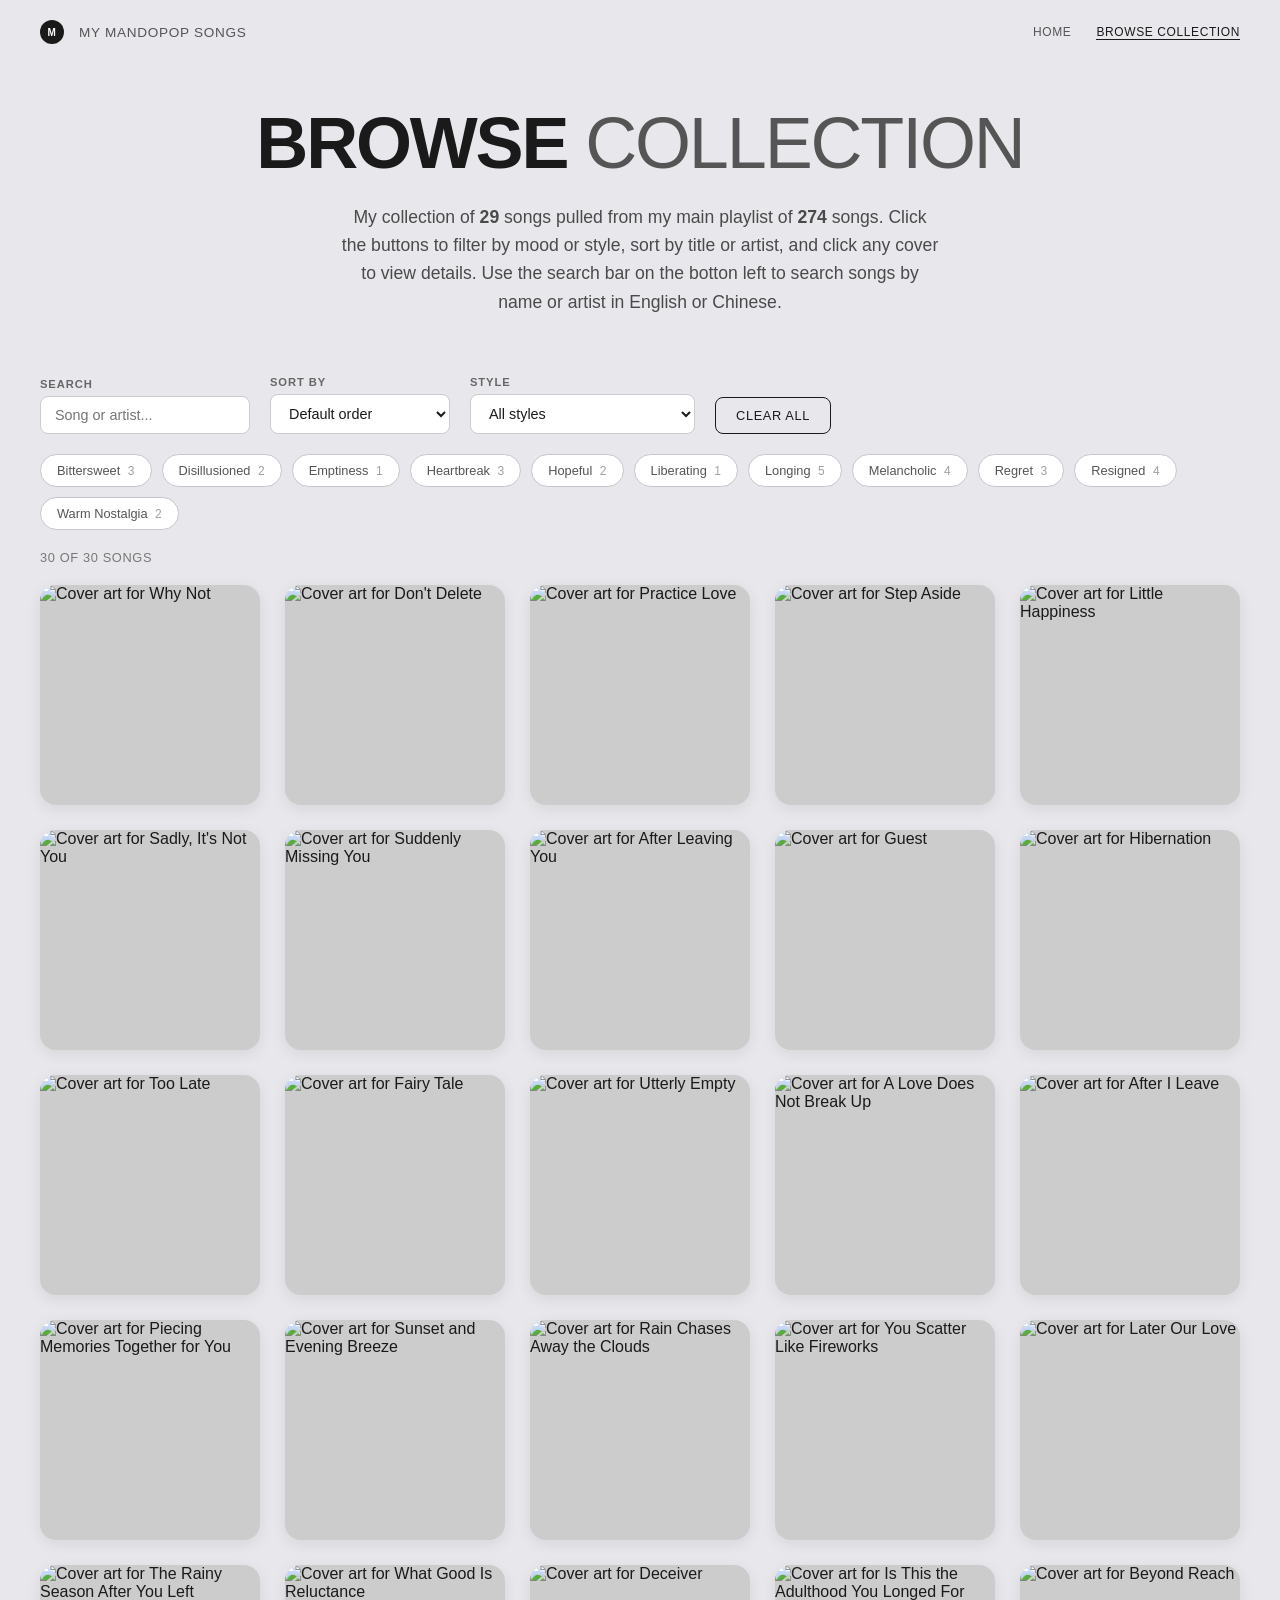
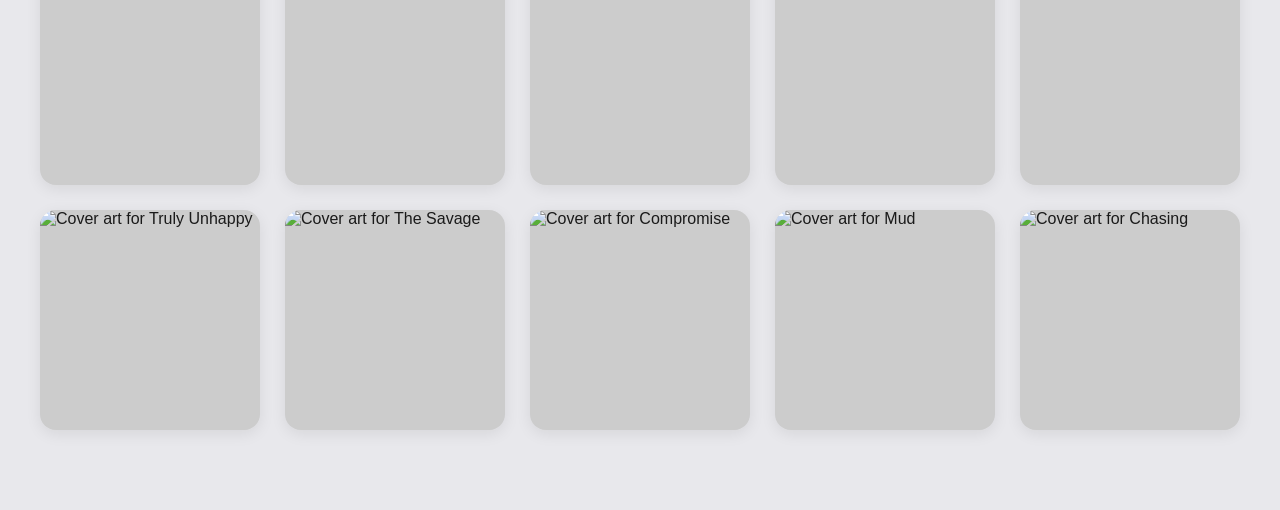
==== collection.html @ cead64cf "Fixing site loading help" ====
<!DOCTYPE html>
<html lang="en">
<head>
    <meta charset="UTF-8">
    <meta name="viewport" content="width=device-width, initial-scale=1.0">
    <title>Browse Collection — My Mandopop Songs</title>
    <link rel="stylesheet" href="collection.css">
</head>
<body>

    <!-- NAVBAR -->
    <nav>
        <div class="nav-left">
            <a href="index.html" class="favicon-link">
                <div class="favicon-placeholder">M</div>
            </a>
            <span>My Mandopop Songs</span>
        </div>
        <div class="nav-right">
            <a href="index.html" class="nav-link">Home</a>
            <a href="collection.html" class="nav-link active">Browse Collection</a>
        </div>
    </nav>

    <!-- PAGE HEADER -->
    <header class="page-header">
        <h1>Browse <span>Collection</span></h1>
        <p class="blurb">
        My collection of <strong>29</strong> songs pulled from my main playlist of <strong>274</strong> songs. Click the buttons to filter by mood or style, sort by title or artist, and click any cover to view details. Use the search bar on the botton left to search songs by name or artist in English or Chinese.</p>
    </header>

    <!-- FILTER & SORT BAR -->
    <section class="controls">
        <div class="control-group">
            <label for="searchInput">Search</label>
            <input type="text" id="searchInput" placeholder="Song or artist...">
        </div>

        <div class="control-group">
            <label for="sortSelect">Sort by</label>
            <select id="sortSelect">
                <option value="default">Default order</option>
                <option value="title-asc">Title (A–Z)</option>
                <option value="title-desc">Title (Z–A)</option>
                <option value="artist-asc">Artist (A–Z)</option>
                <option value="mood">Mood</option>
            </select>
        </div>

        <div class="control-group">
            <label for="styleSelect">Style</label>
            <select id="styleSelect">
                <option value="all">All styles</option>
            </select>
        </div>

        <button id="clearFilters" class="clear-btn">Clear all</button>
    </section>

    <!-- MOOD CHIPS -->
    <section class="mood-chips" id="moodChips">
        <!-- Populated by JS -->
    </section>

    <!-- RESULTS COUNT -->
    <p class="results-count" id="resultsCount"></p>

    <!-- GRID -->
    <main class="grid" id="grid">
        <!-- Populated by JS -->
    </main>

    <!-- MODAL -->
    <div class="modal-overlay" id="modalOverlay">
        <div class="modal" id="modal">
            <button class="modal-close" id="modalClose">×</button>
            <div class="modal-inner" id="modalInner">
                <!-- Populated by JS -->
            </div>
        </div>
    </div>

    <script src="collection.js"></script>
</body>
</html>
---- collection.css ----
/* --- RESET & BASE --- */
* {
    box-sizing: border-box;
    margin: 0;
    padding: 0;
}

body {
    font-family: 'Helvetica Neue', Helvetica, Arial, sans-serif;
    background-color: #e8e8ec;
    color: #1a1a1a;
    min-height: 100vh;
}

/* --- NAVBAR --- */
nav {
    display: flex;
    align-items: center;
    justify-content: space-between;
    padding: 20px 40px;
    max-width: 1400px;
    margin: 0 auto;
}

.nav-left {
    display: flex;
    align-items: center;
    gap: 15px;
    font-size: 0.85rem;
    letter-spacing: 0.05em;
    text-transform: uppercase;
    color: #555;
}

.favicon-link {
    text-decoration: none;
}

.favicon-placeholder {
    width: 24px;
    height: 24px;
    background-color: #1a1a1a;
    border-radius: 50%;
    display: flex;
    align-items: center;
    justify-content: center;
    color: white;
    font-size: 10px;
    font-weight: bold;
}

.nav-right {
    display: flex;
    gap: 25px;
    font-size: 0.75rem;
}

.nav-link {
    color: #555;
    text-decoration: none;
    letter-spacing: 0.05em;
    text-transform: uppercase;
    border-bottom: 1px solid transparent;
    transition: border-color 0.2s ease, color 0.2s ease;
}

.nav-link:hover {
    color: #1a1a1a;
    border-bottom-color: #1a1a1a;
}

.nav-link.active {
    color: #1a1a1a;
    border-bottom-color: #1a1a1a;
}

/* --- PAGE HEADER --- */
.page-header {
    text-align: center;
    padding: 40px 20px 20px;
    max-width: 1000px;
    margin: 0 auto;
}

.page-header h1 {
    font-size: clamp(2.5rem, 6vw, 4.5rem);
    font-weight: 800;
    letter-spacing: -0.03em;
    line-height: 1.1;
    text-transform: uppercase;
    margin-bottom: 20px;
}

.page-header h1 span {
    color: #555;
    font-weight: 300;
}

.blurb {
    font-size: 1.1rem;
    line-height: 1.6;
    color: #4a4a4a;
    max-width: 600px;
    margin: 0 auto;
}

/* --- CONTROLS BAR --- */
.controls {
    display: flex;
    flex-wrap: wrap;
    gap: 20px;
    align-items: flex-end;
    max-width: 1400px;
    margin: 40px auto 20px;
    padding: 0 40px;
}

.control-group {
    display: flex;
    flex-direction: column;
    gap: 6px;
}

.control-group label {
    font-size: 0.7rem;
    letter-spacing: 0.08em;
    text-transform: uppercase;
    color: #666;
    font-weight: 600;
}

.control-group input,
.control-group select {
    font-family: inherit;
    font-size: 0.9rem;
    padding: 10px 14px;
    border: 1px solid #ccc;
    border-radius: 8px;
    background-color: #ffffff;
    color: #1a1a1a;
    min-width: 180px;
    transition: border-color 0.2s ease;
}

.control-group input:focus,
.control-group select:focus {
    outline: none;
    border-color: #1a1a1a;
}

.clear-btn {
    font-family: inherit;
    font-size: 0.8rem;
    letter-spacing: 0.05em;
    text-transform: uppercase;
    padding: 10px 20px;
    border: 1px solid #1a1a1a;
    border-radius: 8px;
    background-color: transparent;
    color: #1a1a1a;
    cursor: pointer;
    transition: background-color 0.2s ease, color 0.2s ease;
}

.clear-btn:hover {
    background-color: #1a1a1a;
    color: #ffffff;
}

/* --- MOOD CHIPS --- */
.mood-chips {
    display: flex;
    flex-wrap: wrap;
    gap: 10px;
    max-width: 1400px;
    margin: 20px auto 10px;
    padding: 0 40px;
}

.chip {
    font-family: inherit;
    font-size: 0.8rem;
    padding: 8px 16px;
    border: 1px solid #c5c5cc;
    border-radius: 100px;
    background-color: #ffffff;
    color: #555;
    cursor: pointer;
    transition: all 0.2s ease;
    user-select: none;
}

.chip:hover {
    border-color: #1a1a1a;
    color: #1a1a1a;
}

.chip.active {
    background-color: #1a1a1a;
    color: #ffffff;
    border-color: #1a1a1a;
}

.chip .chip-count {
    opacity: 0.55;
    margin-left: 4px;
    font-size: 0.75rem;
}

/* --- RESULTS COUNT --- */
.results-count {
    max-width: 1400px;
    margin: 20px auto 10px;
    padding: 0 40px;
    font-size: 0.8rem;
    letter-spacing: 0.05em;
    text-transform: uppercase;
    color: #777;
}

/* --- GRID --- */
.grid {
    display: grid;
    grid-template-columns: repeat(auto-fill, minmax(200px, 1fr));
    gap: 25px;
    max-width: 1400px;
    margin: 20px auto 80px;
    padding: 0 40px;
}

.grid-card {
    position: relative;
    aspect-ratio: 1 / 1;
    border-radius: 16px;
    overflow: hidden;
    cursor: pointer;
    box-shadow: 0 4px 15px rgba(0, 0, 0, 0.08);
    transition: transform 0.3s ease, box-shadow 0.3s ease;
    background-color: #ccc;
}

.grid-card:hover {
    transform: translateY(-6px);
    box-shadow: 0 15px 40px rgba(0, 0, 0, 0.15);
}

.grid-card img {
    width: 100%;
    height: 100%;
    object-fit: cover;
    display: block;
}

.grid-card .overlay {
    position: absolute;
    inset: 0;
    background: linear-gradient(to top, rgba(0, 0, 0, 0.85) 0%, rgba(0, 0, 0, 0.2) 50%, transparent 100%);
    opacity: 0;
    display: flex;
    flex-direction: column;
    justify-content: flex-end;
    padding: 16px;
    transition: opacity 0.3s ease;
}

.grid-card:hover .overlay {
    opacity: 1;
}

.grid-card .cn-name {
    font-size: 0.95rem;
    font-weight: 700;
    color: #ffffff;
    margin-bottom: 4px;
    letter-spacing: 0.02em;
}

.grid-card .en-name {
    font-size: 0.7rem;
    font-weight: 400;
    color: rgba(255, 255, 255, 0.85);
    letter-spacing: 0.05em;
    text-transform: uppercase;
    text-wrap: balance;
    line-height: 1.3;
}

/* Empty state */
.empty-state {
    grid-column: 1 / -1;
    text-align: center;
    padding: 80px 20px;
    color: #777;
    font-size: 1rem;
}

/* --- MODAL --- */
.modal-overlay {
    position: fixed;
    inset: 0;
    background-color: rgba(0, 0, 0, 0.7);
    display: none;
    align-items: center;
    justify-content: center;
    padding: 20px;
    z-index: 1000;
    opacity: 0;
    transition: opacity 0.25s ease;
}

.modal-overlay.open {
    display: flex;
    opacity: 1;
}

.modal {
    background-color: #e8e8ec;
    border-radius: 20px;
    max-width: 700px;
    width: 100%;
    max-height: 90vh;
    overflow-y: auto;
    position: relative;
    box-shadow: 0 25px 80px rgba(0, 0, 0, 0.4);
    animation: modalIn 0.3s ease;
}

@keyframes modalIn {
    from {
        transform: scale(0.95);
        opacity: 0;
    }
    to {
        transform: scale(1);
        opacity: 1;
    }
}

.modal-close {
    position: absolute;
    top: 16px;
    right: 16px;
    width: 36px;
    height: 36px;
    border-radius: 50%;
    border: none;
    background-color: rgba(255, 255, 255, 0.9);
    color: #1a1a1a;
    font-size: 20px;
    line-height: 1;
    cursor: pointer;
    display: flex;
    align-items: center;
    justify-content: center;
    z-index: 10;
    transition: background-color 0.2s ease;
}

.modal-close:hover {
    background-color: #ffffff;
}

.modal-inner {
    display: flex;
    flex-direction: column;
}

.modal-image {
    width: 100%;
    aspect-ratio: 1 / 1;
    object-fit: cover;
    border-radius: 20px 20px 0 0;
}

.modal-content {
    padding: 30px;
}

.modal-cn {
    font-size: 1.8rem;
    font-weight: 800;
    letter-spacing: -0.01em;
    margin-bottom: 4px;
}

.modal-en {
    font-size: 0.9rem;
    font-weight: 400;
    color: #666;
    letter-spacing: 0.08em;
    text-transform: uppercase;
    margin-bottom: 20px;
}

.modal-meta {
    display: flex;
    flex-wrap: wrap;
    gap: 10px;
    margin-bottom: 20px;
}

.tag {
    font-size: 0.75rem;
    padding: 6px 12px;
    border-radius: 100px;
    background-color: #ffffff;
    color: #333;
    letter-spacing: 0.03em;
    border: 1px solid #d5d5dc;
}

.tag.mood {
    background-color: #1a1a1a;
    color: #ffffff;
    border-color: #1a1a1a;
}

.modal-artist {
    font-size: 0.95rem;
    color: #444;
    line-height: 1.5;
}

.modal-artist strong {
    color: #1a1a1a;
    letter-spacing: 0.03em;
    text-transform: uppercase;
    font-size: 0.7rem;
    display: block;
    margin-bottom: 4px;
    color: #777;
}

/* --- RESPONSIVE --- */
@media (max-width: 768px) {
    nav {
        padding: 15px 20px;
    }
    .page-header {
        padding: 30px 20px 10px;
    }
    .controls,
    .mood-chips,
    .results-count,
    .grid {
        padding-left: 20px;
        padding-right: 20px;
    }
    .grid {
        grid-template-columns: repeat(auto-fill, minmax(140px, 1fr));
        gap: 15px;
    }
    .control-group input,
    .control-group select {
        min-width: 140px;
    }
    .modal-cn {
        font-size: 1.4rem;
    }
    .modal-content {
        padding: 20px;
    }
}
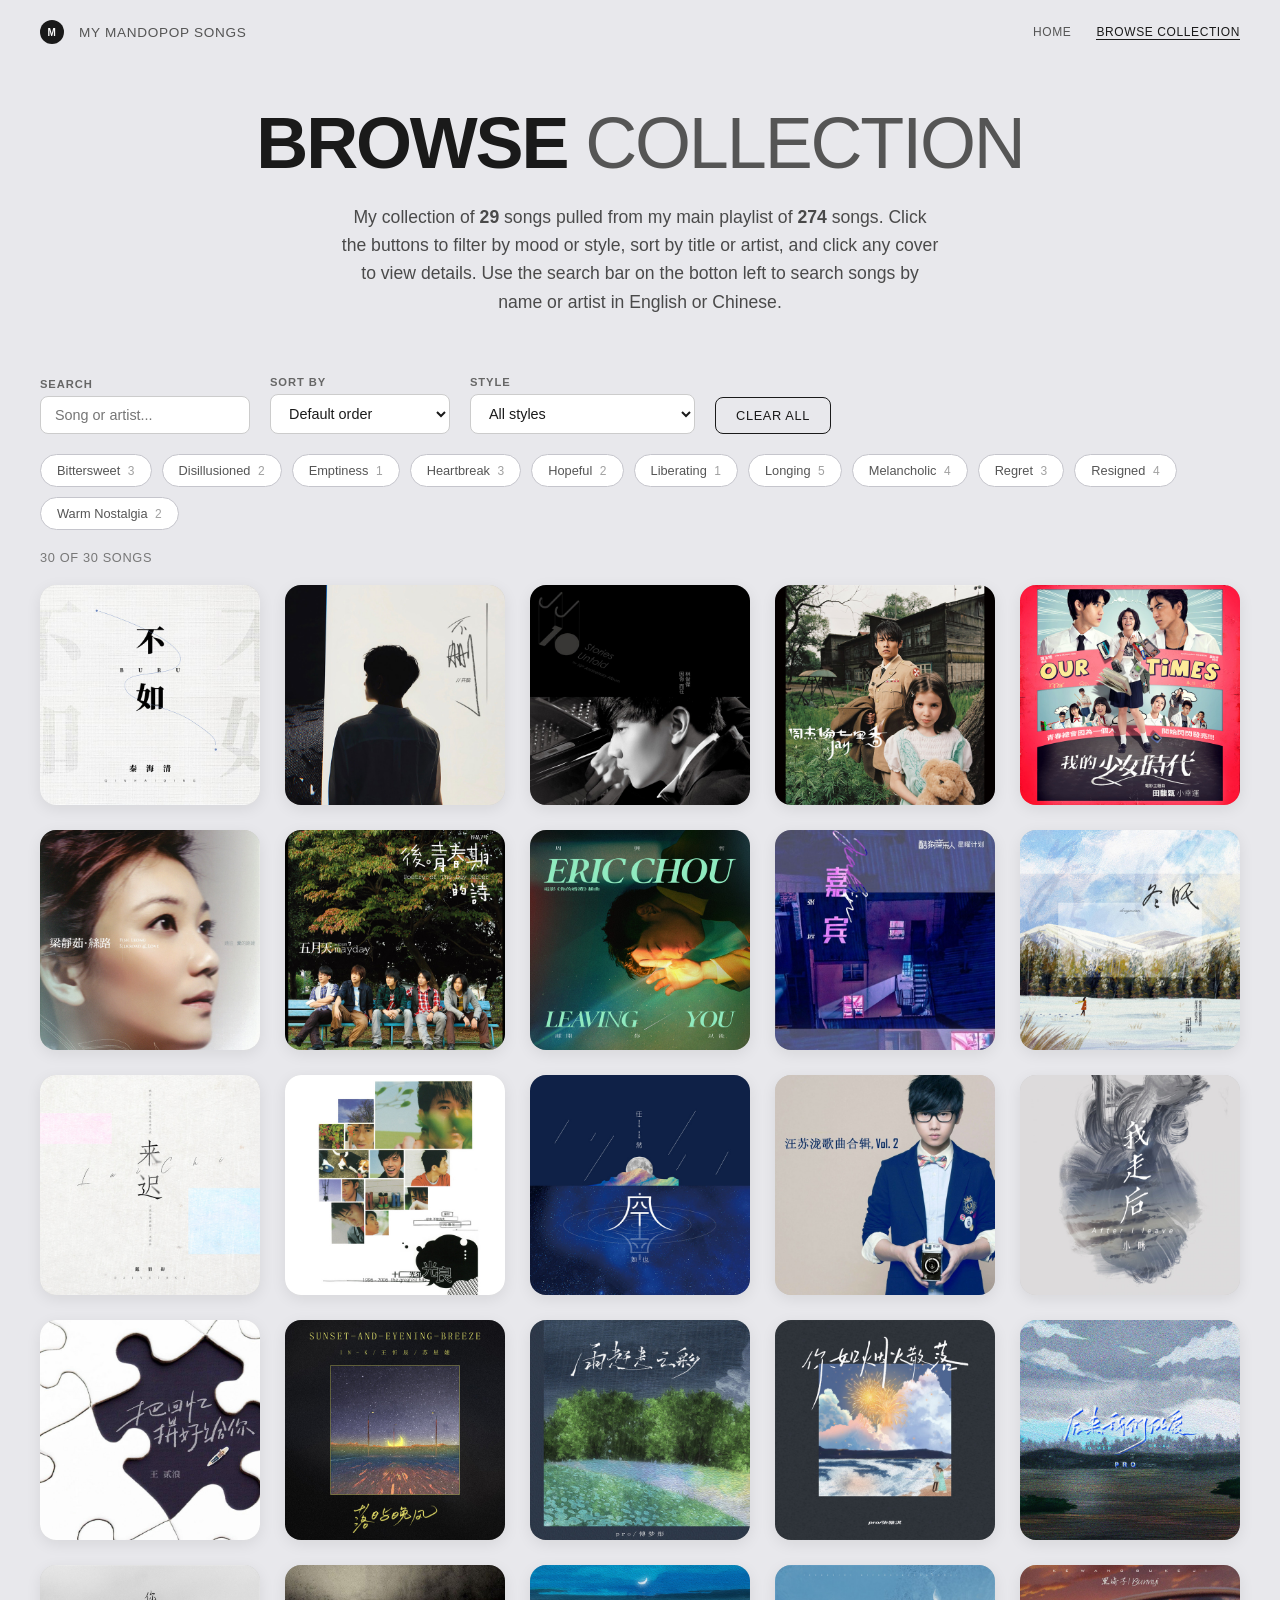
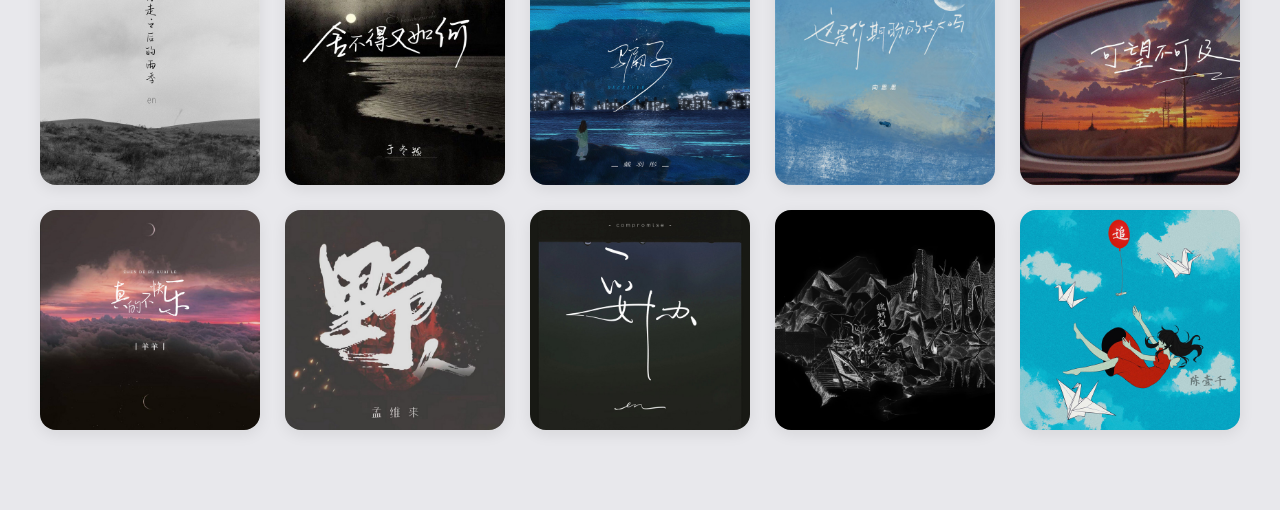
==== commit ad138f03: "added favicon" ====
--- a/collection.html
+++ b/collection.html
@@ -5,6 +5,7 @@
     <meta name="viewport" content="width=device-width, initial-scale=1.0">
     <title>Browse Collection — My Mandopop Songs</title>
     <link rel="stylesheet" href="collection.css">
+    <link rel="icon" type="image/svg+xml" href="assets/project2favicon.svg">
 </head>
 <body>
 
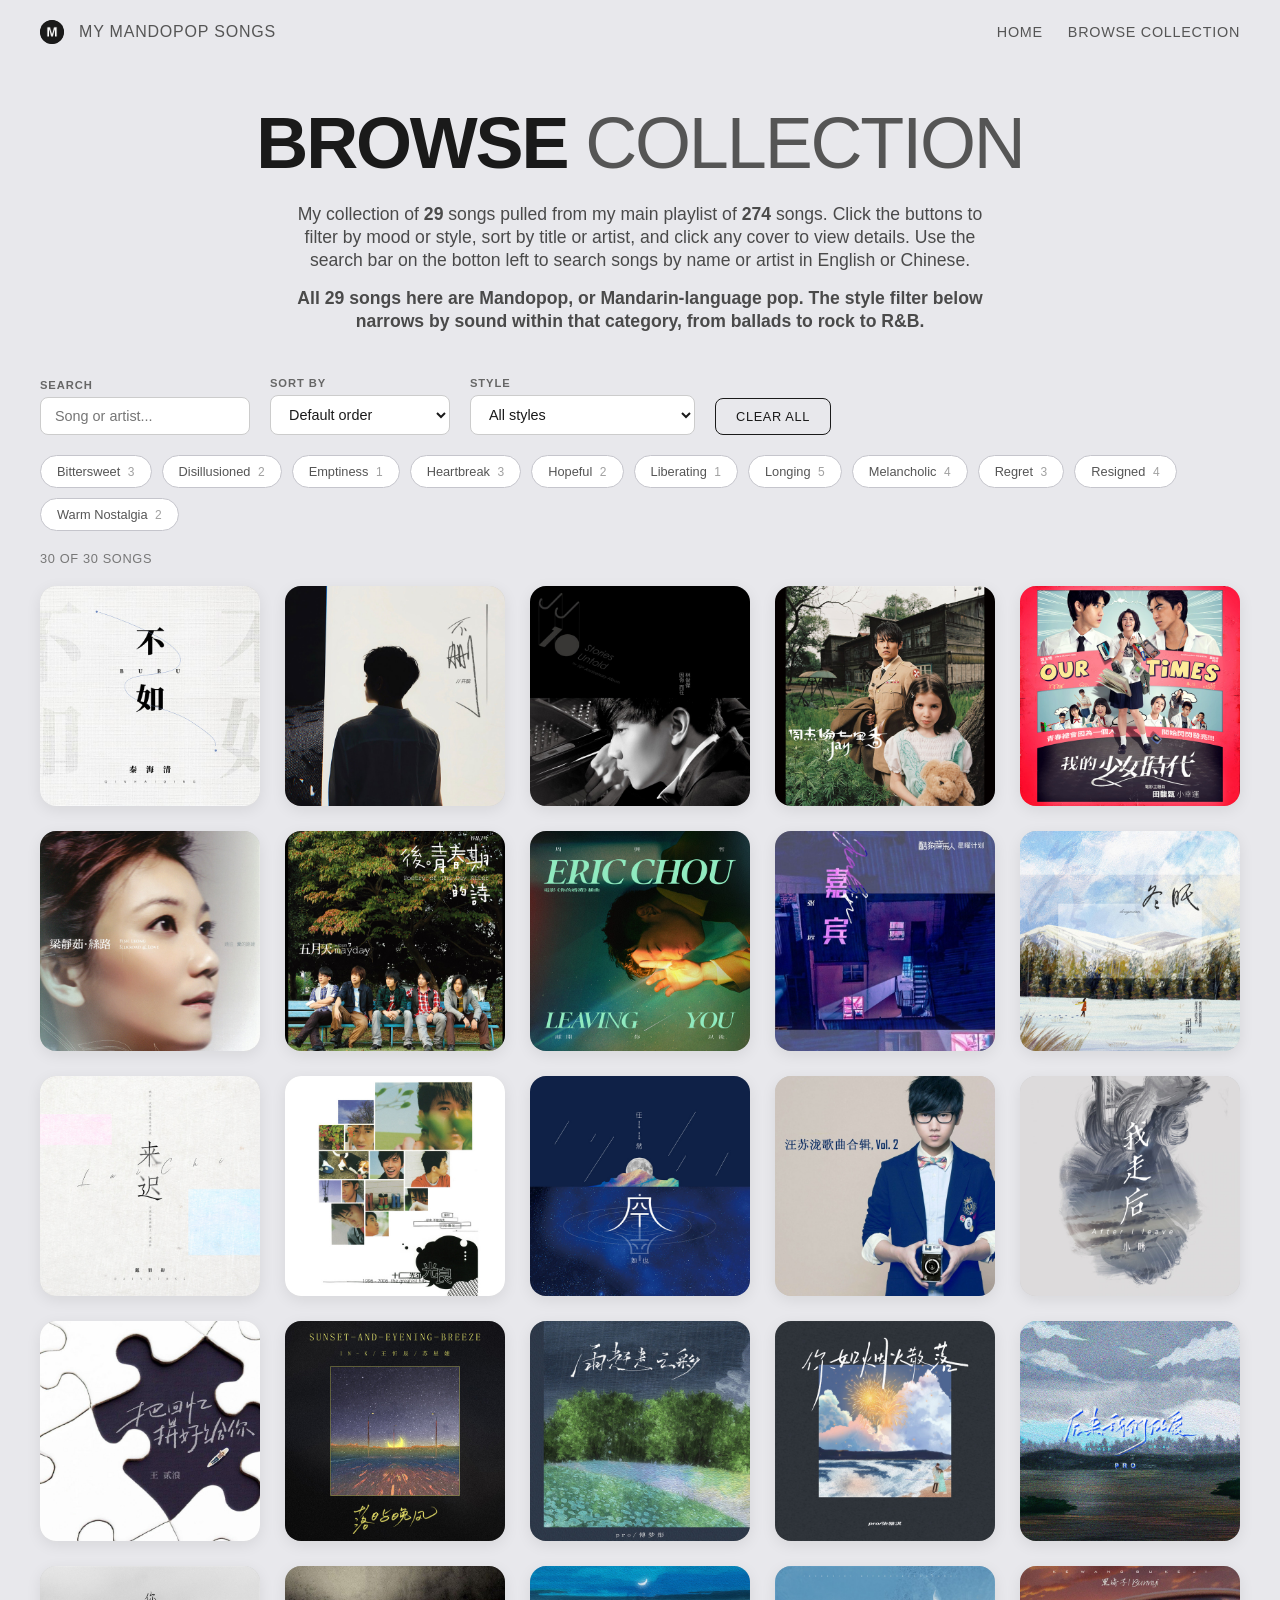
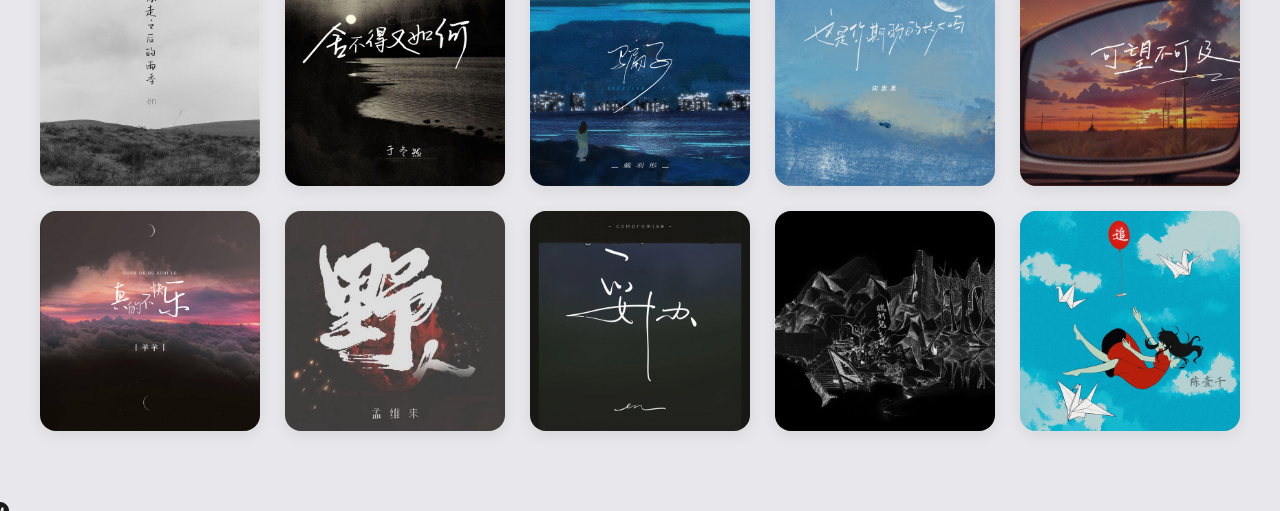
==== commit 8ea824db: "Appearance Updates Favicon fix, holding shape styling, cursor, paragraphs etc" ====
--- a/collection.html
+++ b/collection.html
@@ -5,7 +5,7 @@
     <meta name="viewport" content="width=device-width, initial-scale=1.0">
     <title>Browse Collection — My Mandopop Songs</title>
     <link rel="stylesheet" href="collection.css">
-    <link rel="icon" type="image/svg+xml" href="assets/project2favicon.svg">
+    <link rel="icon" type="image/png" href="assets/project2favicon.png">
 </head>
 <body>
 
@@ -13,7 +13,7 @@
     <nav>
         <div class="nav-left">
             <a href="index.html" class="favicon-link">
-                <div class="favicon-placeholder">M</div>
+            <img src="assets/project2favicon.png" alt="Logo" class="favicon-placeholder">
             </a>
             <span>My Mandopop Songs</span>
         </div>
@@ -28,6 +28,8 @@
         <h1>Browse <span>Collection</span></h1>
         <p class="blurb">
         My collection of <strong>29</strong> songs pulled from my main playlist of <strong>274</strong> songs. Click the buttons to filter by mood or style, sort by title or artist, and click any cover to view details. Use the search bar on the botton left to search songs by name or artist in English or Chinese.</p>
+        <p class="blurb">
+        <strong>All 29 songs here are Mandopop, or Mandarin-language pop. The style filter below narrows by sound within that category, from ballads to rock to R&B.</strong></p>
     </header>
 
     <!-- FILTER & SORT BAR -->
@@ -81,6 +83,15 @@
         </div>
     </div>
 
-    <script src="collection.js"></script>
+   <div class="cursor-dot"></div>
+   <script>
+        const dot = document.querySelector('.cursor-dot');
+        document.addEventListener('mousemove', (e) => {
+            dot.style.left = e.clientX + 'px';
+            dot.style.top = e.clientY + 'px';
+        });
+   </script>
+
+   <script src="collection.js"></script>
 </body>
 </html>
--- a/collection.css
+++ b/collection.css
@@ -12,12 +12,36 @@
     min-height: 100vh;
 }
 
+/* --- Custom Cursor Body, Not Paragraphs --- */
+body {
+    cursor: none;
+}
+
+.cursor-dot {
+    position: fixed;
+    width: 18px;
+    height: 18px;
+    pointer-events: none;
+    z-index: 9999;
+    transform: translate(-50%, -50%);
+    background-image: url('assets/project2favicon.png');
+    background-size: contain;
+    background-repeat: no-repeat;
+    background-position: center;
+}
+
+@media (hover: none) {
+    .cursor-dot { display: none; }
+    body { cursor: auto; }
+}
+
 /* --- NAVBAR --- */
 nav {
     display: flex;
     align-items: center;
     justify-content: space-between;
     padding: 20px 40px;
+    width: 100%;
     max-width: 1400px;
     margin: 0 auto;
 }
@@ -26,14 +50,10 @@
     display: flex;
     align-items: center;
     gap: 15px;
-    font-size: 0.85rem;
+    font-size: 1rem;
     letter-spacing: 0.05em;
     text-transform: uppercase;
     color: #555;
-}
-
-.favicon-link {
-    text-decoration: none;
 }
 
 .favicon-placeholder {
@@ -53,11 +73,14 @@
     display: flex;
     gap: 25px;
     font-size: 0.75rem;
+    color: #777;
+    letter-spacing: 0.05em;
 }
 
 .nav-link {
     color: #555;
     text-decoration: none;
+    font-size: 0.9rem;
     letter-spacing: 0.05em;
     text-transform: uppercase;
     border-bottom: 1px solid transparent;
@@ -69,10 +92,6 @@
     border-bottom-color: #1a1a1a;
 }
 
-.nav-link.active {
-    color: #1a1a1a;
-    border-bottom-color: #1a1a1a;
-}
 
 /* --- PAGE HEADER --- */
 .page-header {
@@ -98,10 +117,11 @@
 
 .blurb {
     font-size: 1.1rem;
-    line-height: 1.6;
+    line-height: 1.3;
     color: #4a4a4a;
-    max-width: 600px;
-    margin: 0 auto;
+    max-width: 720px;
+    margin: 0 auto 15px auto;
+    font-weight: 400;
 }
 
 /* --- CONTROLS BAR --- */
@@ -111,7 +131,7 @@
     gap: 20px;
     align-items: flex-end;
     max-width: 1400px;
-    margin: 40px auto 20px;
+    margin: 10px auto 20px;
     padding: 0 40px;
 }
 
@@ -399,20 +419,28 @@
     margin-bottom: 20px;
 }
 
+/* Generic tag, no shape*/
 .tag {
     font-size: 0.75rem;
-    padding: 6px 12px;
+    color: #777;
+    letter-spacing: 0.08em;
+    text-transform: uppercase;
+    font-weight: 500;
+    background: none;
+    padding: 0;
+    border: none;
+    border-radius: 0;
+}
+
+.tag.mood {
+    font-size: 0.75rem;
+    padding: 6px 14px;
     border-radius: 100px;
-    background-color: #ffffff;
-    color: #333;
-    letter-spacing: 0.03em;
-    border: 1px solid #d5d5dc;
-}
-
-.tag.mood {
     background-color: #1a1a1a;
     color: #ffffff;
-    border-color: #1a1a1a;
+    letter-spacing: 0.05em;
+    text-transform: uppercase;
+    font-weight: 500;
 }
 
 .modal-artist {
@@ -429,6 +457,14 @@
     display: block;
     margin-bottom: 4px;
     color: #777;
+}
+
+.modal-meta {
+    display: flex;
+    flex-wrap: wrap;
+    align-items: center;
+    gap: 16px;
+    margin-bottom: 20px;
 }
 
 /* --- RESPONSIVE --- */
